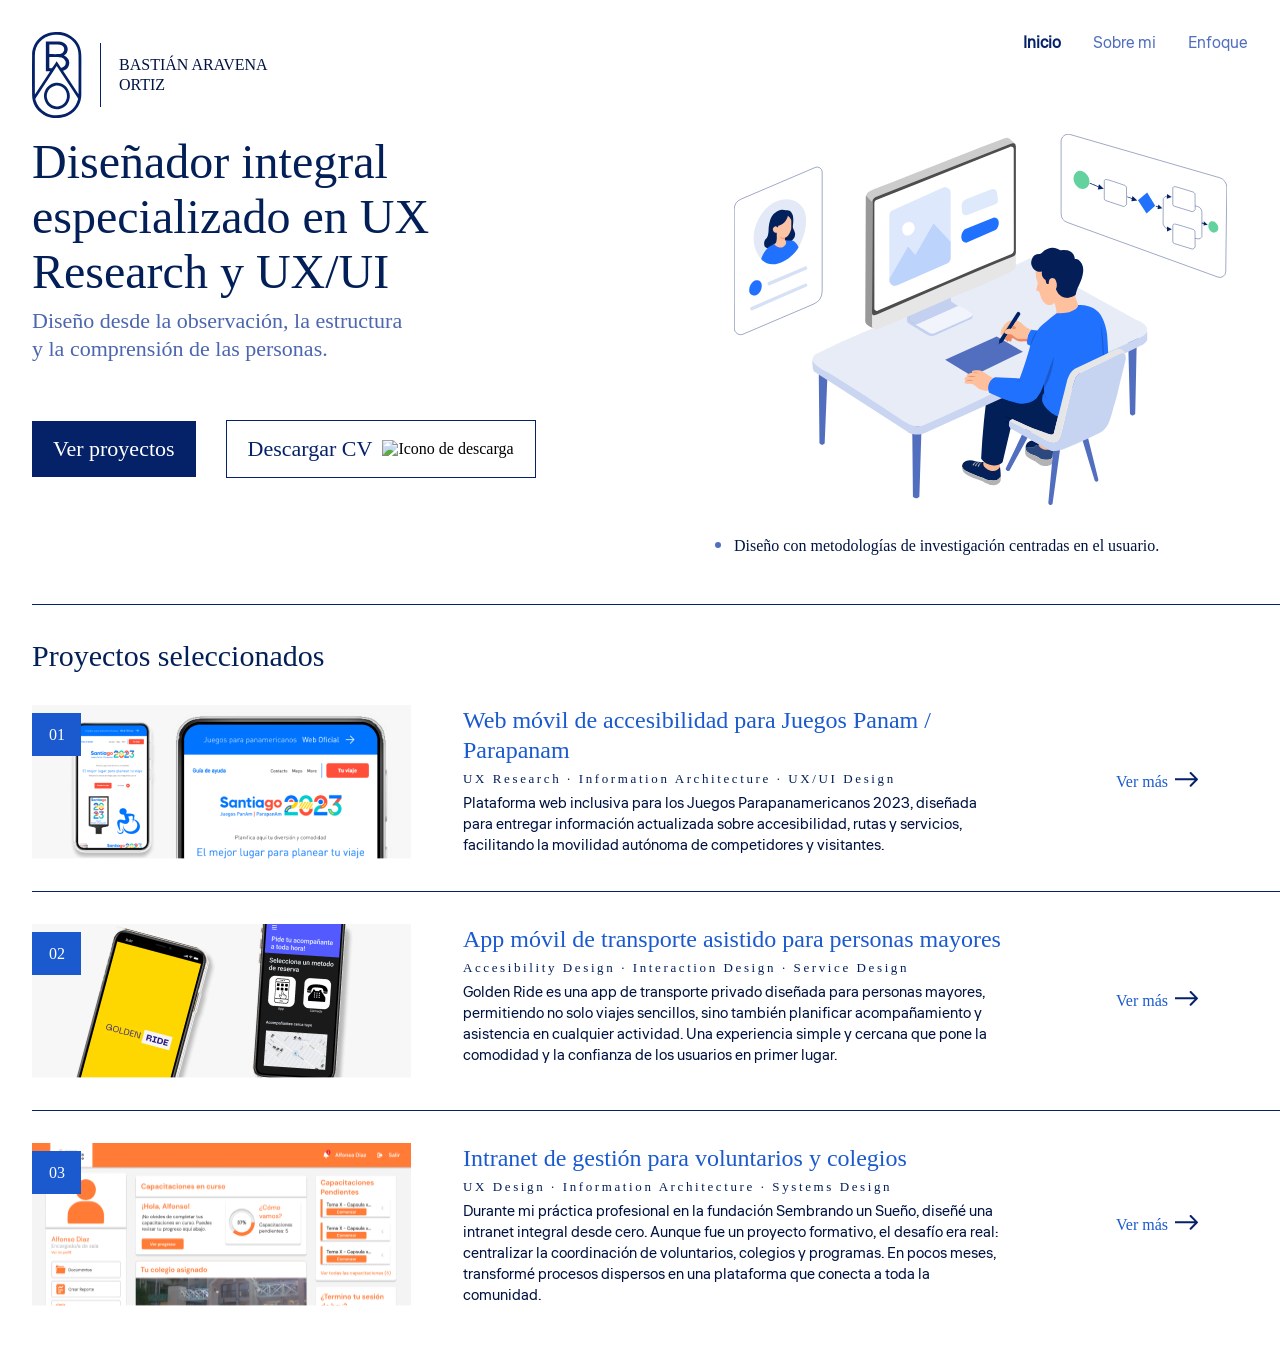
==== index.html @ b865410c "initial commit" ====
<!DOCTYPE html>
<HTML>
    <head>
        <meta charset="UTF-8">
        <title>BASTIÁN ARAVENA ORTIZ</title>
         <link rel="stylesheet" href="Style.css">
        <link rel="preconnect" href="https://fonts.googleapis.com">
<link rel="preconnect" href="https://fonts.gstatic.com" crossorigin>
<link href="https://fonts.googleapis.com/css2?family=Inter:opsz,wght@14..32,100..900&family=Liter&display=swap" rel="stylesheet">
    </head>
    <body>
        <header>
            <div class="brand">
                <img src="SVG/LOGO/LOGO ZUL.svg" alt="Logo">
                <div class="divider"></div>
                <h1 id="nombre-logo">BASTIÁN ARAVENA <br>ORTIZ</h1>
            </div>
             <nav>
                <ul>
                    <a href="index.html" class="liter-regular-dark">Inicio</a>
                    <a href="sobremi.html" class="liter-regular-light">Sobre mi</a>
                    <a href="enfoque.html" class="liter-regular-light">Enfoque</a>
                </ul>
            </nav>
        </header>
        <main>
            <section class="hero">
                <div class="texto-botones">
                    <div class="cajas-de-texto-origen">
                        <h1 class="cajas-de-texto-header">Diseñador integral <br>especializado en UX <br>Research y UX/UI</h1>
                        <p class="cajas-de-texto-header-2">Diseño desde la observación, la estructura <br>y la comprensión de las personas.</p>
                    </div>
                    <div class="botones">
                        <a href="#proyectos-seleccionados" class="sinsub2"><div class="boton-proyecto">
                            <p class="texto-boton-proyecto">Ver proyectos</p>
                        </div></a>
                        <div class="boton-cv">
                            <a class="texto-boton-cv" href="CV\Portafolio 2024 Bastián Aravena Ortiz.pdf" download>Descargar CV</a>
                            <img src="SVG/ICONOS/ICONO DESCARGA.svg" alt="Icono de descarga">
                        </div>
                    </div>
                </div>
                <div class="ilustracion">
                    <img class="imagen" src="SVG/ILUSTRACION/UX ILUSTRACION.svg" alt="Ilustración de UX">
                    <ul>
                        <li><p class="texto-ilustracion">Diseño con metodologías de investigación centradas en el usuario.</p></li>
                    </ul>
                </div>
            </section>
            <div class="separador"></div>
            <section id="proyectos-seleccionados" class="proyectos-seleccionados">
                    <div> <!--titulo-proyectos-seleccionados-->
                        <h2 class="proyecto-seleccionados-titulo">Proyectos seleccionados</h2>
                    </div>
                    <div class="proyecto-1"> <!--PROYECTO 1-->
                        <div class="preview-contexto"> <!--preview-contexto-->
                        <div class="preview-proyecto">
                            <p class="numero-proyecto">01</p>
                            <img src="PNG/panamericano preview.png" alt="Proyecto 1">
                        </div>
                        <div class="proyecto-contexto">
                            <h1 class="proyecto-contexto-titulo">Web móvil de accesibilidad para Juegos Panam / Parapanam</h1>
                            <p class="caracteristicas-ux">UX Research · Information Architecture · UX/UI Design</p>
                            <p class="texto-contexto">Plataforma web inclusiva para los Juegos Parapanamericanos 2023, diseñada para entregar información actualizada sobre accesibilidad, rutas y servicios, facilitando la movilidad autónoma de competidores y visitantes.</p>
                        </div>
                        </div>
                        <div class="ver-mas">
                            <a href="panamericano.html" class="sinsub"><p>Ver más</p></a>
                            <div class="flecha-ver-mas">
                                <img src="SVG/ICONOS/Arrow.svg" alt="Flecha Ver Más">
                            </div>
                        </div>
                    </div>
                    <div class="separador"></div>
                    <div class="proyecto-1"> <!--PROYECTO 2-->
                        <div class="preview-contexto"> <!--preview-contexto-->
                        <div class="preview-proyecto">
                            <p class="numero-proyecto">02</p>
                            <img src="PNG/GOLDEN RIDE.png" alt="Proyecto 2">
                        </div>
                        <div class="proyecto-contexto">
                            <h1 class="proyecto-contexto-titulo">App móvil de transporte asistido para personas mayores</h1>
                            <p class="caracteristicas-ux">Accesibility Design · Interaction Design · Service Design</p>
                            <p class="texto-contexto">Golden Ride es una app de transporte privado diseñada para personas mayores, permitiendo no solo viajes sencillos, sino también planificar acompañamiento y asistencia en cualquier actividad. Una experiencia simple y cercana que pone la comodidad y la confianza de los usuarios en primer lugar.</p>
                        </div>
                        </div>
                        <a href="golden-ride.html" class="ver-mas">
                            <p>Ver más</p>
                            <div class="flecha-ver-mas">
                                <img src="SVG/ICONOS/Arrow.svg" alt="Flecha Ver Más">
                            </div>
                        </a>
                    </div>
                    <div class="separador"></div>
                    <div class="proyecto-1"> <!--PROYECTO 3-->
                        <div class="preview-contexto"> <!--preview-contexto-->
                        <div class="preview-proyecto">
                            <p class="numero-proyecto">03</p>
                            <img src="PNG/intranet.png" alt="Proyecto 3">
                        </div>
                        <div class="proyecto-contexto">
                            <h1 class="proyecto-contexto-titulo">Intranet de gestión para voluntarios y colegios</h1>
                            <p class="caracteristicas-ux">UX Design · Information Architecture · Systems Design</p>
                            <p class="texto-contexto">Durante mi práctica profesional en la fundación Sembrando un Sueño, diseñé una intranet integral desde cero. Aunque fue un proyecto formativo, el desafío era real: centralizar la coordinación de voluntarios, colegios y programas. En pocos meses, transformé procesos dispersos en una plataforma que conecta a toda la comunidad.</p>
                        </div>
                        </div>
                        <a href="intranet-sus.html" class="ver-mas">
                            <p>Ver más</p>
                            <div class="flecha-ver-mas">
                                <img src="SVG/ICONOS/Arrow.svg" alt="Flecha Ver Más">
                            </div>
                        </a>
                    </div>
            </section>
        </main>
    </body>
</HTML>
---- Style.css ----
@charset "UTF-8";
/* CSS Document */
* {
  margin: 0;
  padding: 0;
  box-sizing: border-box;
}

html {
    scroll-behavior: smooth;
}

header {
    width: 100%;
    display: flex;
    justify-content: space-between;
    padding-left: 2rem;
    padding-right: 2rem;
    padding-top: 2rem;
}

main {
    padding-left: 2rem;
}

#nombre-logo {
    font-family: 'Lexend';
    font-style: normal;
    font-weight: 300;
    font-size: 16px;
    line-height: 20px;
    color: #001342;
}

.brand {
    display: flex;
    align-items: center;
    gap: 18px;
}

.divider {
    width: 1px;
    height: 75%;
    background-color: #052268;
}

nav ul {
    display: flex;
    gap: 2rem;
}

.liter-regular-dark {
  font-family: "Liter", sans-serif;
  font-weight: 800;
  font-style: normal;
  font-size: 16px;
  line-height: 23px;
  color: #052268;
  text-decoration: none;
}

.liter-regular-light {
  font-family: "Liter", sans-serif;
  font-weight: 400;
  font-style: normal;
  font-size: 16px;
  line-height: 23px;
  color: #526FBF;
  text-decoration: none;
}


.cajas-de-texto-origen {
display: flex;
flex-direction: column;
align-items: flex-start;
padding: 0px;
gap: 0.5rem;
}

.cajas-de-texto-header {
font-family: 'Lexend';
font-style: normal;
font-weight: 400;
color: #031F57;
font-size: 48px;
}

.cajas-de-texto-header-2 {
    font-family: 'Lexend';
font-style: normal;
font-weight: 300;
font-size: 22px;
line-height: 28px;
text-align: justify;

color: #4C66AF;
}

.texto-botones {
    display: flex;
flex-direction: column;
align-items: flex-start;
padding: 0px;
gap: 57px;
}

.botones {
    display: flex;
flex-direction: row;
align-items: center;
padding: 0px;
gap: 30px;
}

.boton-proyecto {
display: flex;
flex-direction: row;
align-items: center;
padding: 14px 21px;
gap: 10px;
background: #052268;
}

.texto-boton-proyecto {
    font-family: 'Lexend';
font-style: normal;
font-weight: 300;
font-size: 22px;
line-height: 28px;
display: flex;
align-items: center;
text-align: center;
color: #FFFFFF;
text-decoration: none;
}

.boton-cv {
   display: flex;
flex-direction: row;
align-items: center;
padding: 14px 21px;
gap: 10px; 
border: 1px solid #052268;
}

.texto-boton-cv {
    font-family: 'Lexend';
font-style: normal;
font-weight: 300;
font-size: 22px;
line-height: 28px;
display: flex;
align-items: center;
text-align: center;
color: #052268;
text-decoration: none;
}



.hero {
    display: flex;
flex-direction: row;
justify-content: space-between;
align-items: flex-start;
margin-bottom: 3rem;
padding-top: 1rem;
max-width: 1440px;
}

.ilustracion {
    display: flex;
flex-direction: column;
align-items: flex-start;
padding: 0px 53px 0px 0px;
gap: 28px;
}

.imagen {
    width: 493px;
height: 371.47px;
}

.texto-ilustracion {
    font-family: 'Lexend';
font-style: normal;
font-weight: 300;
font-size: 16px;
line-height: 20px;
color: #001342;
}

li::marker {
    color: #526FBF;
    font-size: 20px;
}


.separador {
    width: 100%;
    height: 1px;
    background-color: #052268;
    margin: 2rem 0;
}



.proyecto-1 {
    display: flex;
    height: 100%;
    justify-content: space-between;
    padding-right: 82px;
    max-width: 1440px;
}

.preview-contexto {
    display: flex;
    gap:52px;
}


.preview-proyecto {
    display: flex;
    position: relative;
}

.preview-proyecto img {
 width: 379px;
}

.numero-proyecto {
display: flex;
position: absolute;
flex-direction: row;
justify-content: center;
align-items: center;
margin-top: 0.5rem;
padding: 12px 14px 11px 15px;
gap: 10px;
width: 49px;
height: 43px;
left: 0px;
top: 0px;
color: #FFFFFF;
background: #1A5ACE;
font-family: 'Lexend';
font-style: bold;
}

.proyecto-seleccionados-titulo {
    font-family: 'Lexend';
font-style: normal;
font-weight: 400;
font-size: 30px;
line-height: 38px;
color: #031F57;
margin-bottom: 30px;
}

.proyecto-contexto {
    display: flex;
flex-direction: column;
align-items: flex-start;
padding: 0px;
gap: 6px;
width: 546px;
}

.proyecto-contexto-titulo {
    font-family: 'Lexend';
font-style: normal;
font-weight: 500;
font-size: 24px;
line-height: 30px;
color: #1A5ACE;
}

.ver-mas {
 display: flex;
flex-direction: row;
align-items: center;
padding: 0px;
gap: 7px;
font-family: 'Lexend';
font-style: normal;
font-weight: 500;
font-size: 16px;
line-height: 20px;
color: #1A5ACE;
text-decoration: none;
}

.caracteristicas-ux {
font-family: 'Lexend';
font-style: normal;
font-weight: 300;
font-size: 13px;
line-height: 16px;
letter-spacing: 0.2em;
color: #031F57;
}

.texto-contexto {
   font-family: 'Liter';
font-style: normal;
font-weight: 400;
font-size: 15px;
line-height: 21px;
color: #001342; 
}

.sinsub {
    text-decoration: none;
    color: #1A5ACE;
}

.sinsub2 {
    text-decoration: none;
}

.proyectos-seleccionados {padding-bottom: 3rem;}
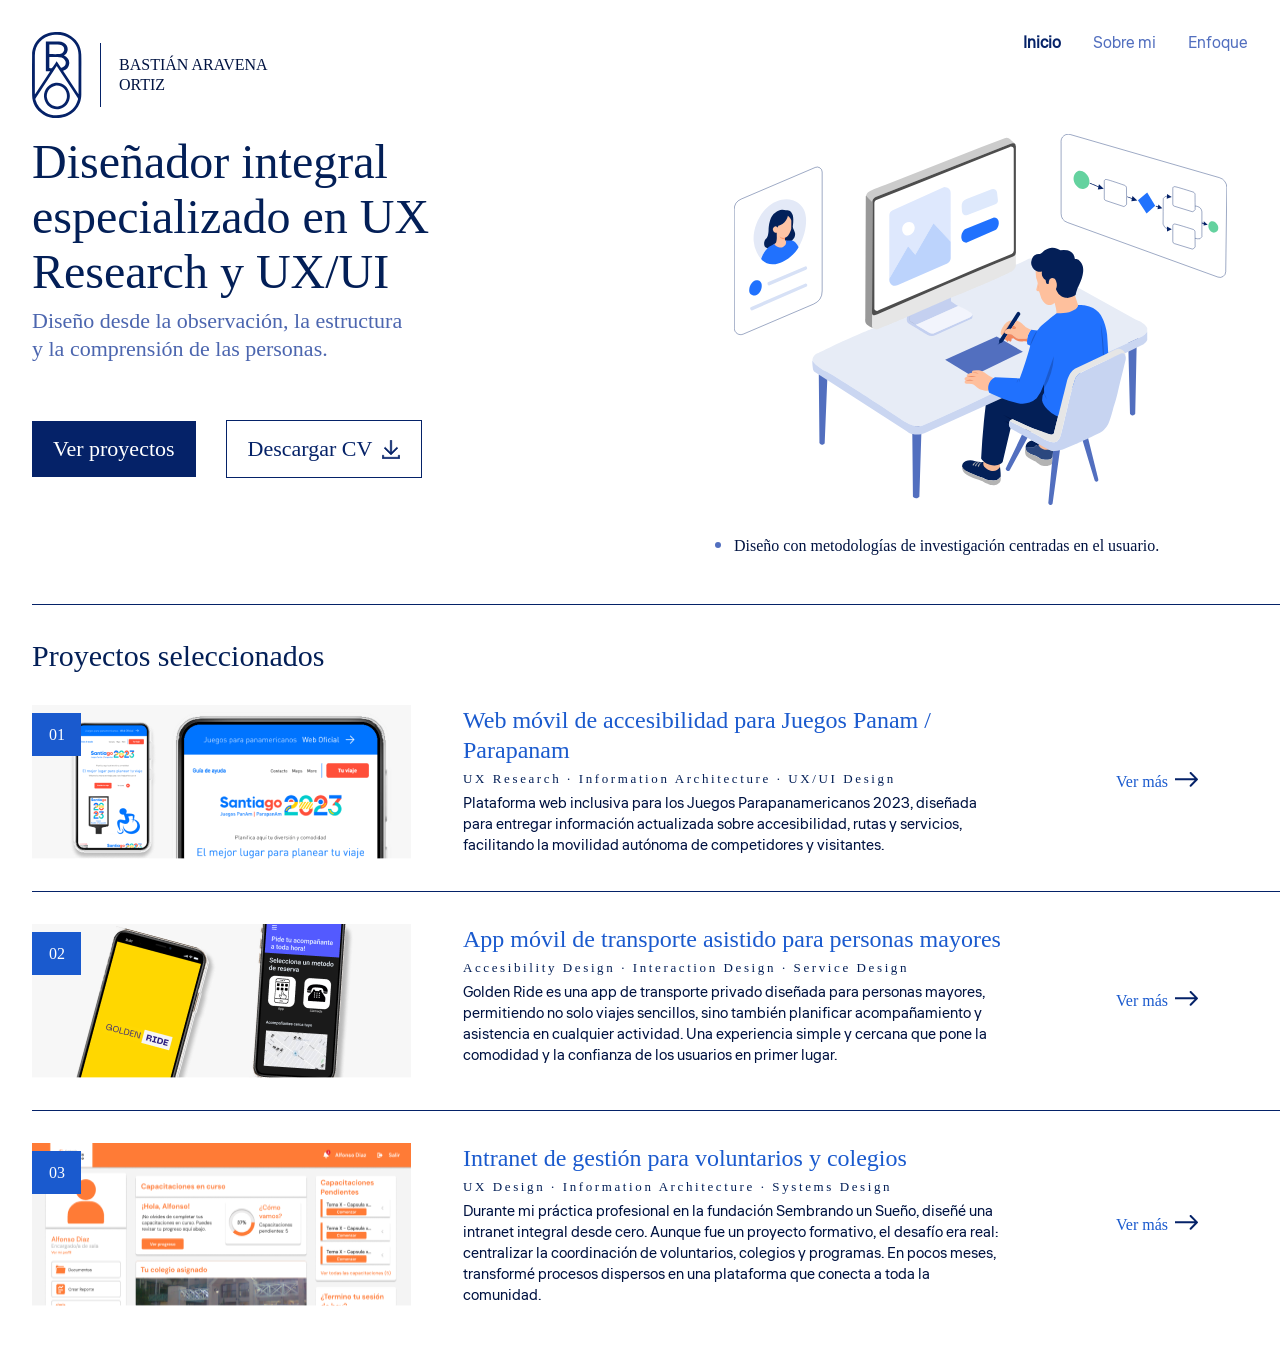
==== commit 78a16bfc: "Update index.html" ====
--- a/index.html
+++ b/index.html
@@ -36,7 +36,7 @@
                         </div></a>
                         <div class="boton-cv">
                             <a class="texto-boton-cv" href="CV\Portafolio 2024 Bastián Aravena Ortiz.pdf" download>Descargar CV</a>
-                            <img src="SVG/ICONOS/ICONO DESCARGA.svg" alt="Icono de descarga">
+                            <img src="SVG/ICONOS/Icono DESCARGA.svg" alt="Icono de descarga">
                         </div>
                     </div>
                 </div>
@@ -114,4 +114,4 @@
             </section>
         </main>
     </body>
-</HTML>+</HTML>
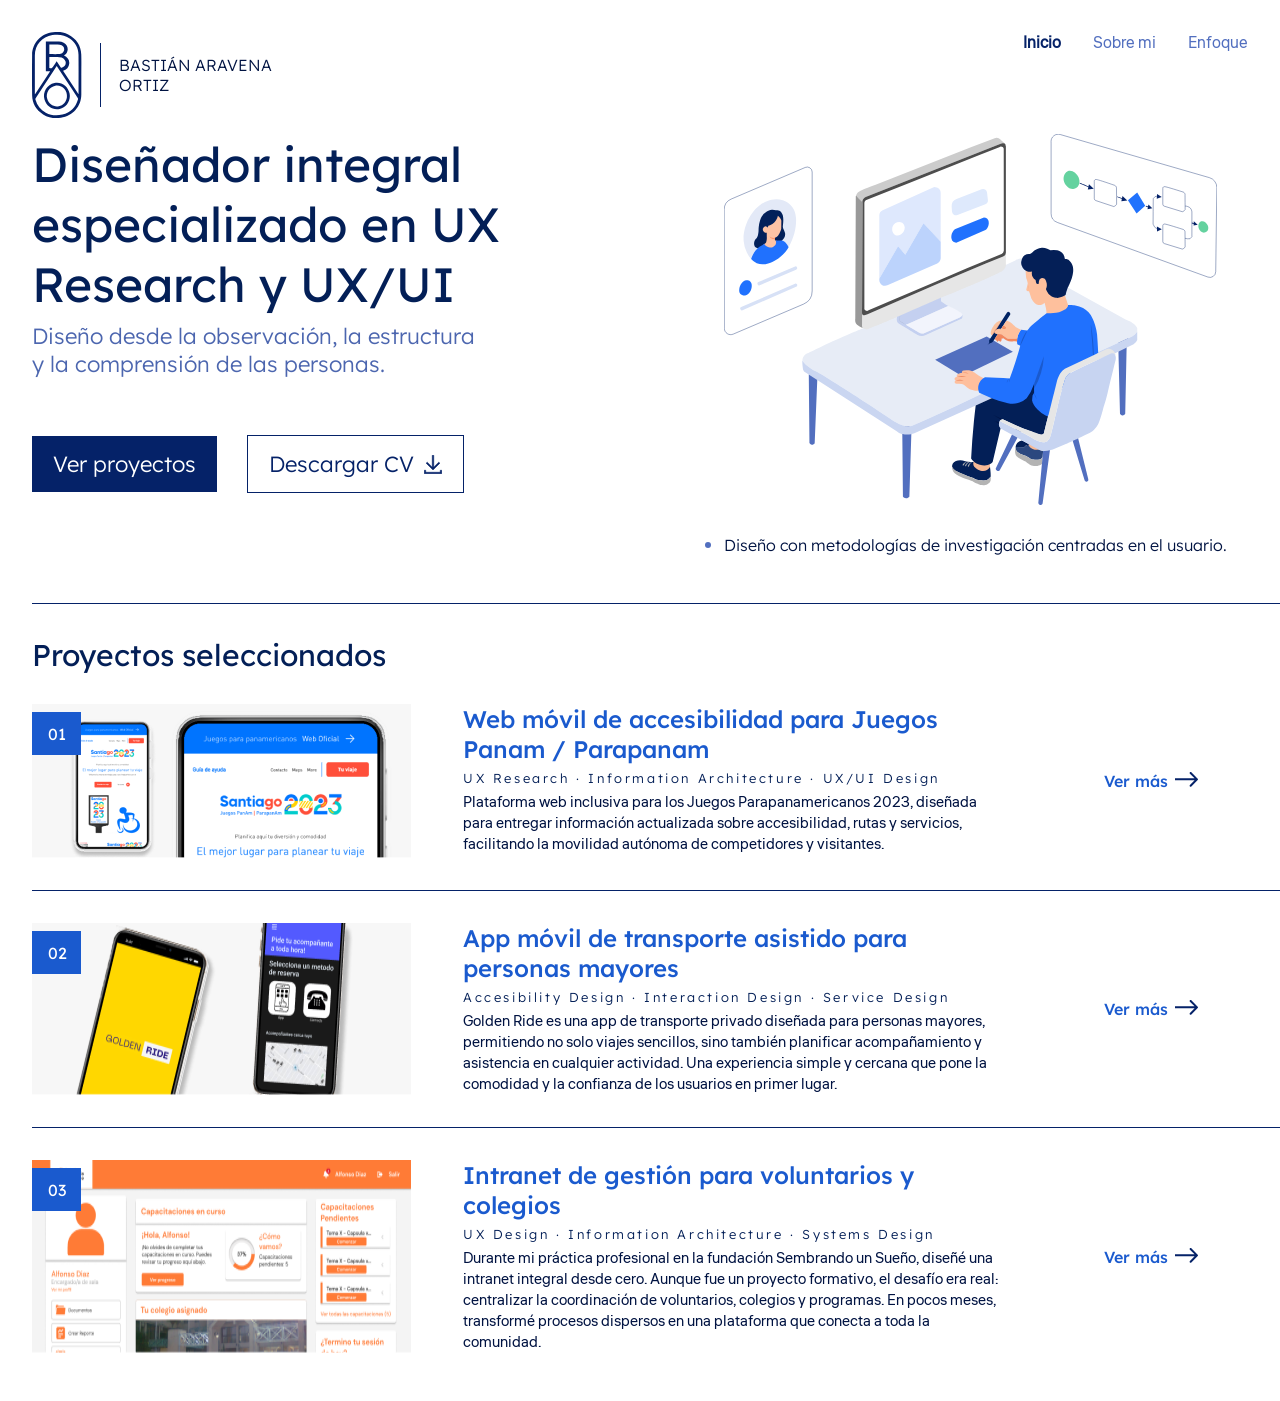
==== commit decc280a: "Update index.html" ====
--- a/index.html
+++ b/index.html
@@ -7,6 +7,9 @@
         <link rel="preconnect" href="https://fonts.googleapis.com">
 <link rel="preconnect" href="https://fonts.gstatic.com" crossorigin>
 <link href="https://fonts.googleapis.com/css2?family=Inter:opsz,wght@14..32,100..900&family=Liter&display=swap" rel="stylesheet">
+<link rel="preconnect" href="https://fonts.googleapis.com">
+<link rel="preconnect" href="https://fonts.gstatic.com" crossorigin>
+<link href="https://fonts.googleapis.com/css2?family=Inter:opsz,wght@14..32,100..900&family=Lexend:wght@100..900&family=Liter&display=swap" rel="stylesheet">
     </head>
     <body>
         <header>
@@ -35,7 +38,7 @@
                             <p class="texto-boton-proyecto">Ver proyectos</p>
                         </div></a>
                         <div class="boton-cv">
-                            <a class="texto-boton-cv" href="CV\Portafolio 2024 Bastián Aravena Ortiz.pdf" download>Descargar CV</a>
+                            <a class="texto-boton-cv" href="CV\CV 2026-06-24.pdf" download>Descargar CV</a>
                             <img src="SVG/ICONOS/Icono DESCARGA.svg" alt="Icono de descarga">
                         </div>
                     </div>
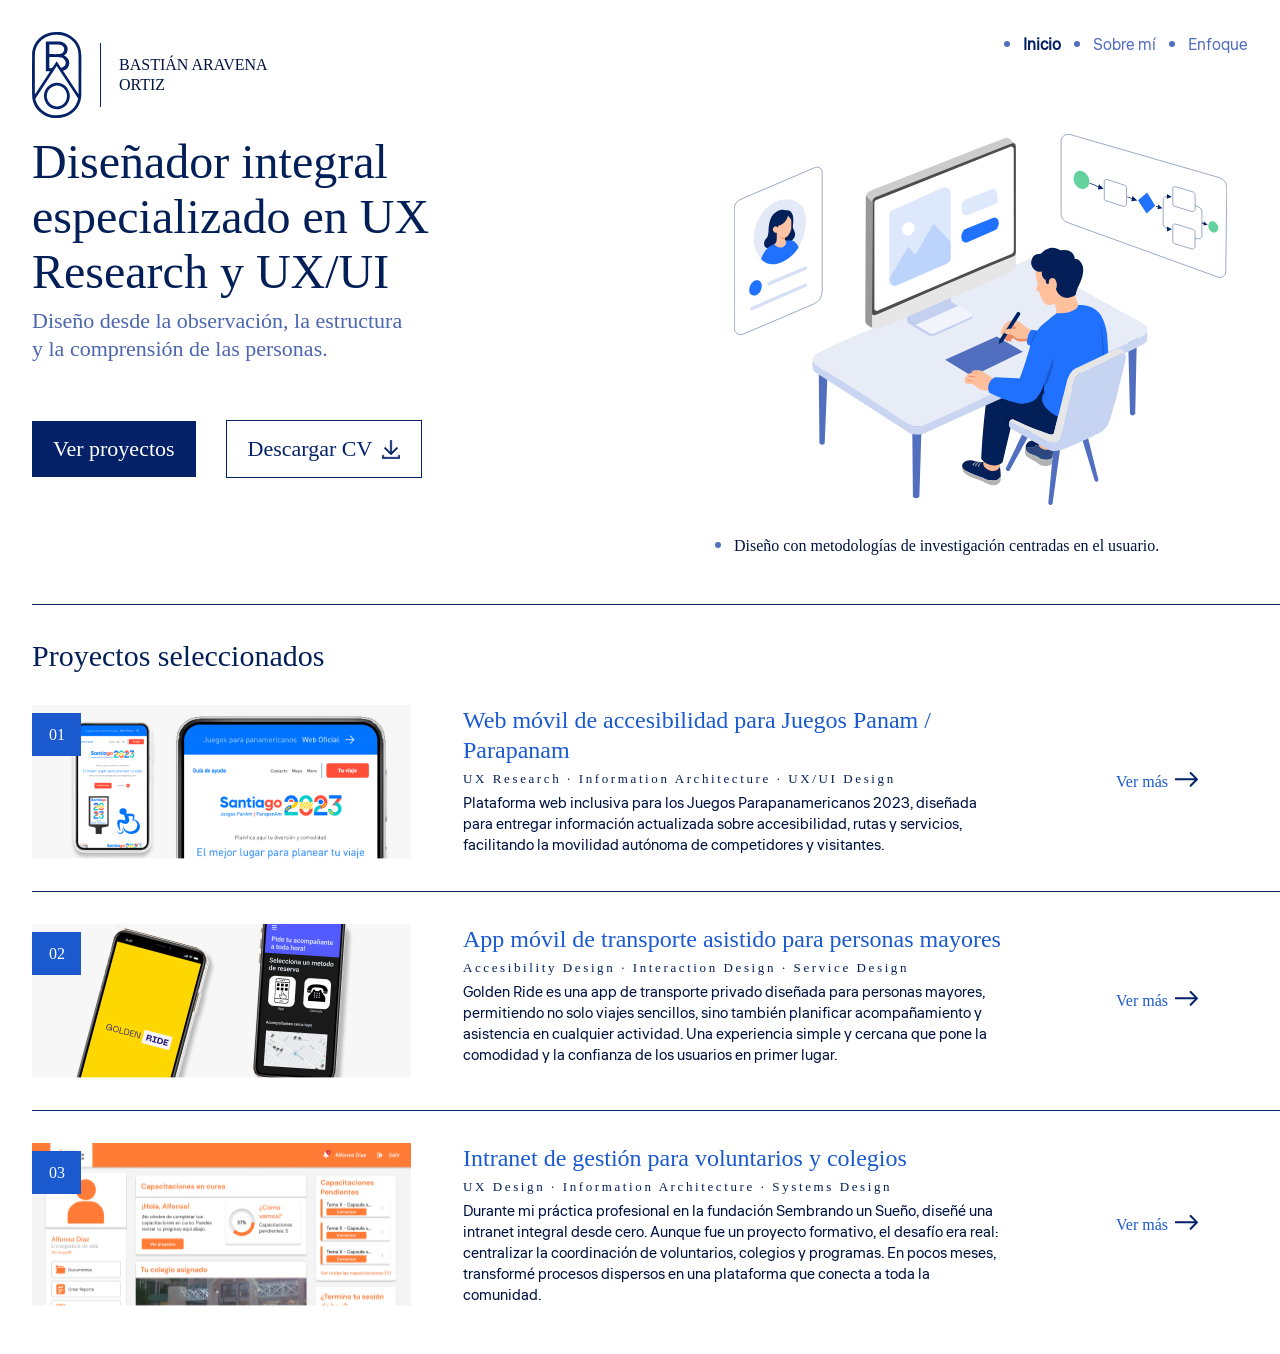
==== commit 4c8f7787: "Add files via upload" ====
--- a/index.html
+++ b/index.html
@@ -7,9 +7,6 @@
         <link rel="preconnect" href="https://fonts.googleapis.com">
 <link rel="preconnect" href="https://fonts.gstatic.com" crossorigin>
 <link href="https://fonts.googleapis.com/css2?family=Inter:opsz,wght@14..32,100..900&family=Liter&display=swap" rel="stylesheet">
-<link rel="preconnect" href="https://fonts.googleapis.com">
-<link rel="preconnect" href="https://fonts.gstatic.com" crossorigin>
-<link href="https://fonts.googleapis.com/css2?family=Inter:opsz,wght@14..32,100..900&family=Lexend:wght@100..900&family=Liter&display=swap" rel="stylesheet">
     </head>
     <body>
         <header>
@@ -20,9 +17,9 @@
             </div>
              <nav>
                 <ul>
-                    <a href="index.html" class="liter-regular-dark">Inicio</a>
-                    <a href="sobremi.html" class="liter-regular-light">Sobre mi</a>
-                    <a href="enfoque.html" class="liter-regular-light">Enfoque</a>
+                    <li><a href="index.html" class="liter-regular-dark">Inicio</a></li>
+                    <li><a href="sobremi.html" class="liter-regular-light">Sobre mí</a></li>
+                    <li><a href="enfoque.html" class="liter-regular-light">Enfoque</a></li>
                 </ul>
             </nav>
         </header>
@@ -38,7 +35,7 @@
                             <p class="texto-boton-proyecto">Ver proyectos</p>
                         </div></a>
                         <div class="boton-cv">
-                            <a class="texto-boton-cv" href="CV\CV 2026-06-24.pdf" download>Descargar CV</a>
+                            <a class="texto-boton-cv" href="CV/CV 2026-06-24.pdf" download>Descargar CV</a>
                             <img src="SVG/ICONOS/Icono DESCARGA.svg" alt="Icono de descarga">
                         </div>
                     </div>
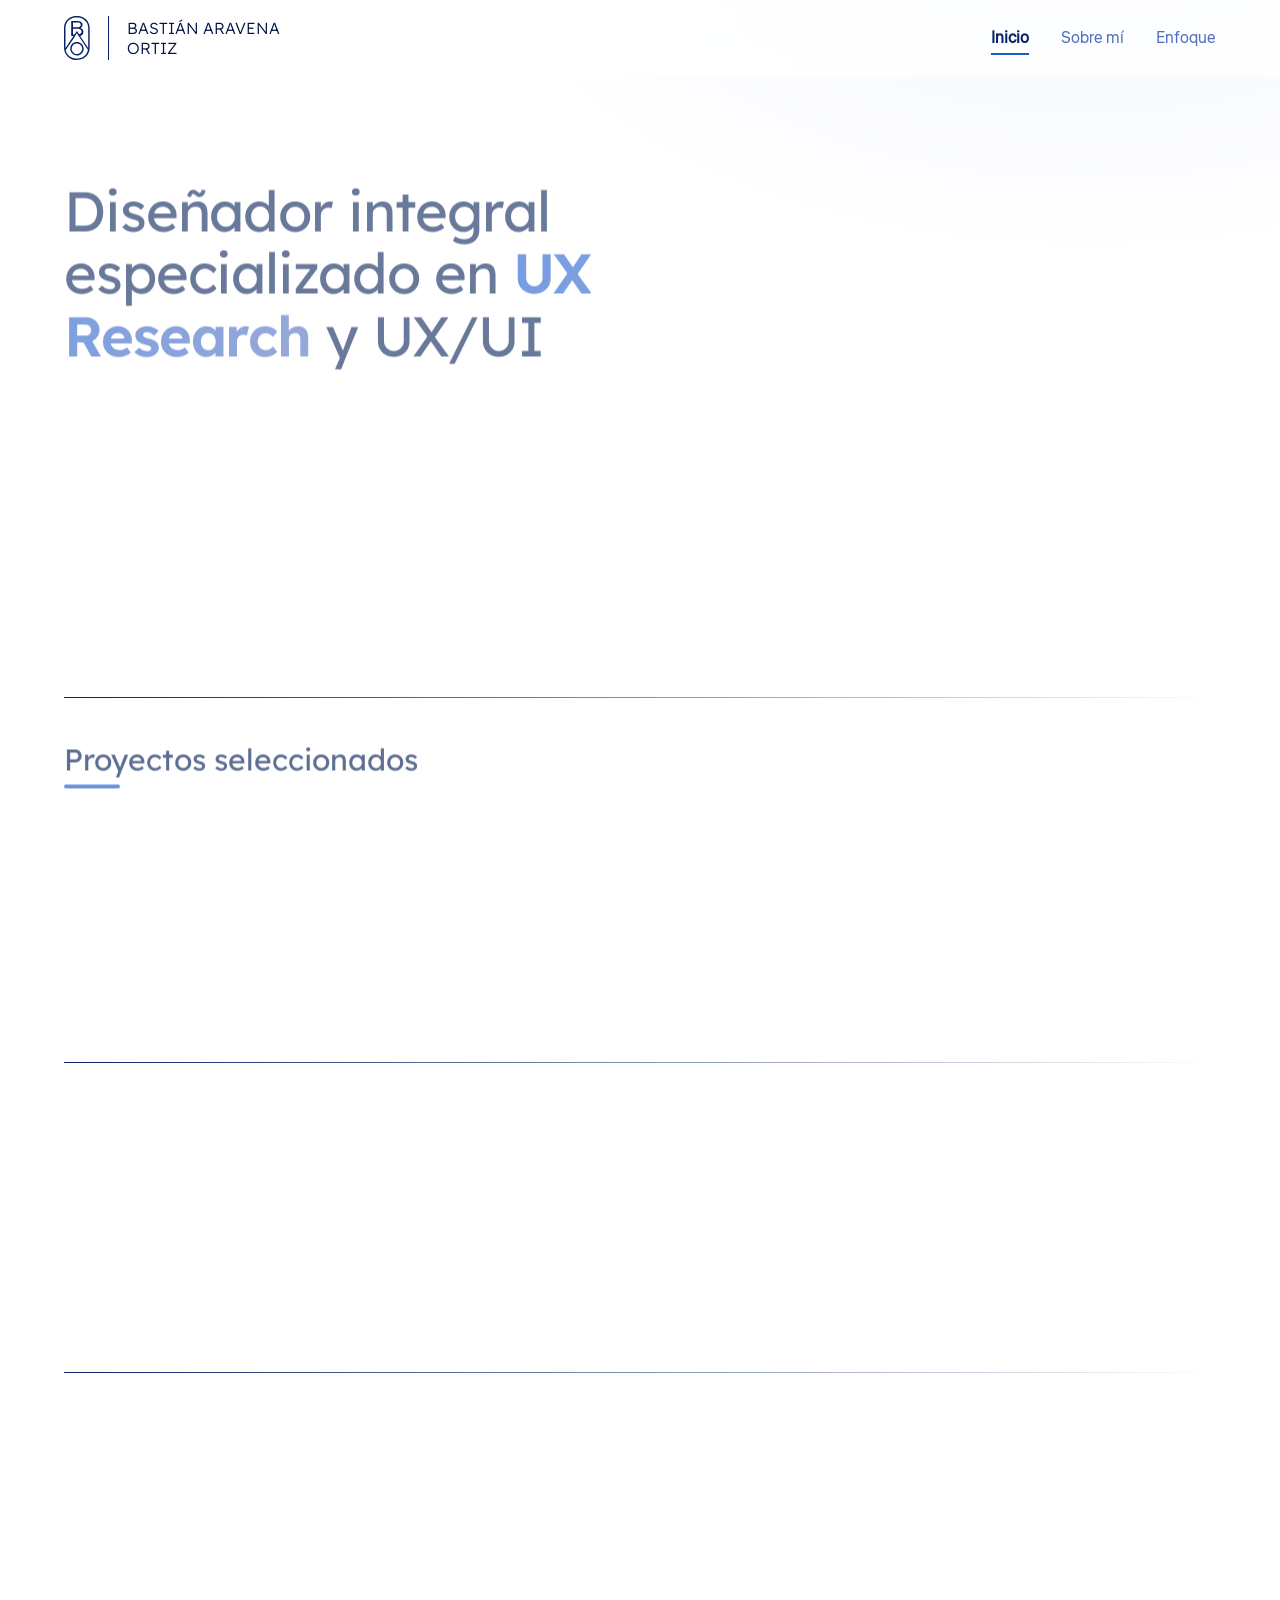
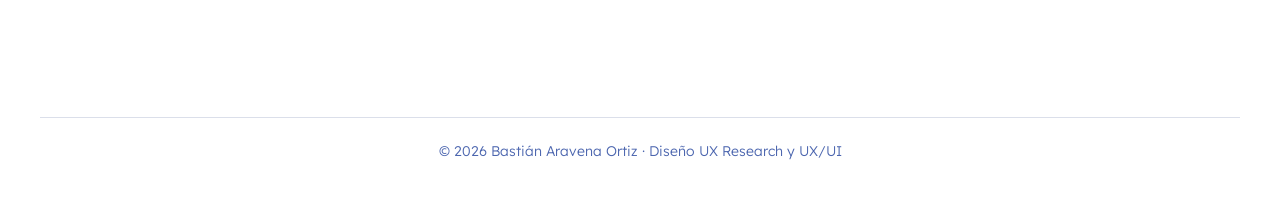
==== commit b619cd96: "Replace index.html content with redirect to new version The old content of index.html has been repla" ====
--- a/index.html
+++ b/index.html
@@ -1,117 +1,10 @@
 <!DOCTYPE html>
-<HTML>
-    <head>
-        <meta charset="UTF-8">
-        <title>BASTIÁN ARAVENA ORTIZ</title>
-         <link rel="stylesheet" href="Style.css">
-        <link rel="preconnect" href="https://fonts.googleapis.com">
-<link rel="preconnect" href="https://fonts.gstatic.com" crossorigin>
-<link href="https://fonts.googleapis.com/css2?family=Inter:opsz,wght@14..32,100..900&family=Liter&display=swap" rel="stylesheet">
-    </head>
-    <body>
-        <header>
-            <div class="brand">
-                <img src="SVG/LOGO/LOGO ZUL.svg" alt="Logo">
-                <div class="divider"></div>
-                <h1 id="nombre-logo">BASTIÁN ARAVENA <br>ORTIZ</h1>
-            </div>
-             <nav>
-                <ul>
-                    <li><a href="index.html" class="liter-regular-dark">Inicio</a></li>
-                    <li><a href="sobremi.html" class="liter-regular-light">Sobre mí</a></li>
-                    <li><a href="enfoque.html" class="liter-regular-light">Enfoque</a></li>
-                </ul>
-            </nav>
-        </header>
-        <main>
-            <section class="hero">
-                <div class="texto-botones">
-                    <div class="cajas-de-texto-origen">
-                        <h1 class="cajas-de-texto-header">Diseñador integral <br>especializado en UX <br>Research y UX/UI</h1>
-                        <p class="cajas-de-texto-header-2">Diseño desde la observación, la estructura <br>y la comprensión de las personas.</p>
-                    </div>
-                    <div class="botones">
-                        <a href="#proyectos-seleccionados" class="sinsub2"><div class="boton-proyecto">
-                            <p class="texto-boton-proyecto">Ver proyectos</p>
-                        </div></a>
-                        <div class="boton-cv">
-                            <a class="texto-boton-cv" href="CV/CV 2026-06-24.pdf" download>Descargar CV</a>
-                            <img src="SVG/ICONOS/Icono DESCARGA.svg" alt="Icono de descarga">
-                        </div>
-                    </div>
-                </div>
-                <div class="ilustracion">
-                    <img class="imagen" src="SVG/ILUSTRACION/UX ILUSTRACION.svg" alt="Ilustración de UX">
-                    <ul>
-                        <li><p class="texto-ilustracion">Diseño con metodologías de investigación centradas en el usuario.</p></li>
-                    </ul>
-                </div>
-            </section>
-            <div class="separador"></div>
-            <section id="proyectos-seleccionados" class="proyectos-seleccionados">
-                    <div> <!--titulo-proyectos-seleccionados-->
-                        <h2 class="proyecto-seleccionados-titulo">Proyectos seleccionados</h2>
-                    </div>
-                    <div class="proyecto-1"> <!--PROYECTO 1-->
-                        <div class="preview-contexto"> <!--preview-contexto-->
-                        <div class="preview-proyecto">
-                            <p class="numero-proyecto">01</p>
-                            <img src="PNG/panamericano preview.png" alt="Proyecto 1">
-                        </div>
-                        <div class="proyecto-contexto">
-                            <h1 class="proyecto-contexto-titulo">Web móvil de accesibilidad para Juegos Panam / Parapanam</h1>
-                            <p class="caracteristicas-ux">UX Research · Information Architecture · UX/UI Design</p>
-                            <p class="texto-contexto">Plataforma web inclusiva para los Juegos Parapanamericanos 2023, diseñada para entregar información actualizada sobre accesibilidad, rutas y servicios, facilitando la movilidad autónoma de competidores y visitantes.</p>
-                        </div>
-                        </div>
-                        <div class="ver-mas">
-                            <a href="panamericano.html" class="sinsub"><p>Ver más</p></a>
-                            <div class="flecha-ver-mas">
-                                <img src="SVG/ICONOS/Arrow.svg" alt="Flecha Ver Más">
-                            </div>
-                        </div>
-                    </div>
-                    <div class="separador"></div>
-                    <div class="proyecto-1"> <!--PROYECTO 2-->
-                        <div class="preview-contexto"> <!--preview-contexto-->
-                        <div class="preview-proyecto">
-                            <p class="numero-proyecto">02</p>
-                            <img src="PNG/GOLDEN RIDE.png" alt="Proyecto 2">
-                        </div>
-                        <div class="proyecto-contexto">
-                            <h1 class="proyecto-contexto-titulo">App móvil de transporte asistido para personas mayores</h1>
-                            <p class="caracteristicas-ux">Accesibility Design · Interaction Design · Service Design</p>
-                            <p class="texto-contexto">Golden Ride es una app de transporte privado diseñada para personas mayores, permitiendo no solo viajes sencillos, sino también planificar acompañamiento y asistencia en cualquier actividad. Una experiencia simple y cercana que pone la comodidad y la confianza de los usuarios en primer lugar.</p>
-                        </div>
-                        </div>
-                        <a href="golden-ride.html" class="ver-mas">
-                            <p>Ver más</p>
-                            <div class="flecha-ver-mas">
-                                <img src="SVG/ICONOS/Arrow.svg" alt="Flecha Ver Más">
-                            </div>
-                        </a>
-                    </div>
-                    <div class="separador"></div>
-                    <div class="proyecto-1"> <!--PROYECTO 3-->
-                        <div class="preview-contexto"> <!--preview-contexto-->
-                        <div class="preview-proyecto">
-                            <p class="numero-proyecto">03</p>
-                            <img src="PNG/intranet.png" alt="Proyecto 3">
-                        </div>
-                        <div class="proyecto-contexto">
-                            <h1 class="proyecto-contexto-titulo">Intranet de gestión para voluntarios y colegios</h1>
-                            <p class="caracteristicas-ux">UX Design · Information Architecture · Systems Design</p>
-                            <p class="texto-contexto">Durante mi práctica profesional en la fundación Sembrando un Sueño, diseñé una intranet integral desde cero. Aunque fue un proyecto formativo, el desafío era real: centralizar la coordinación de voluntarios, colegios y programas. En pocos meses, transformé procesos dispersos en una plataforma que conecta a toda la comunidad.</p>
-                        </div>
-                        </div>
-                        <a href="intranet-sus.html" class="ver-mas">
-                            <p>Ver más</p>
-                            <div class="flecha-ver-mas">
-                                <img src="SVG/ICONOS/Arrow.svg" alt="Flecha Ver Más">
-                            </div>
-                        </a>
-                    </div>
-            </section>
-        </main>
-    </body>
-</HTML>
+<html>
+<head>
+    <!-- Reemplaza index-nuevo.html por la ruta de tu archivo si es diferente -->
+    <meta http-equiv="refresh" content="0; url=index-nuevo.html">
+</head>
+<body>
+    <p>Redirigiendo a la nueva versión...</p>
+</body>
+</html>
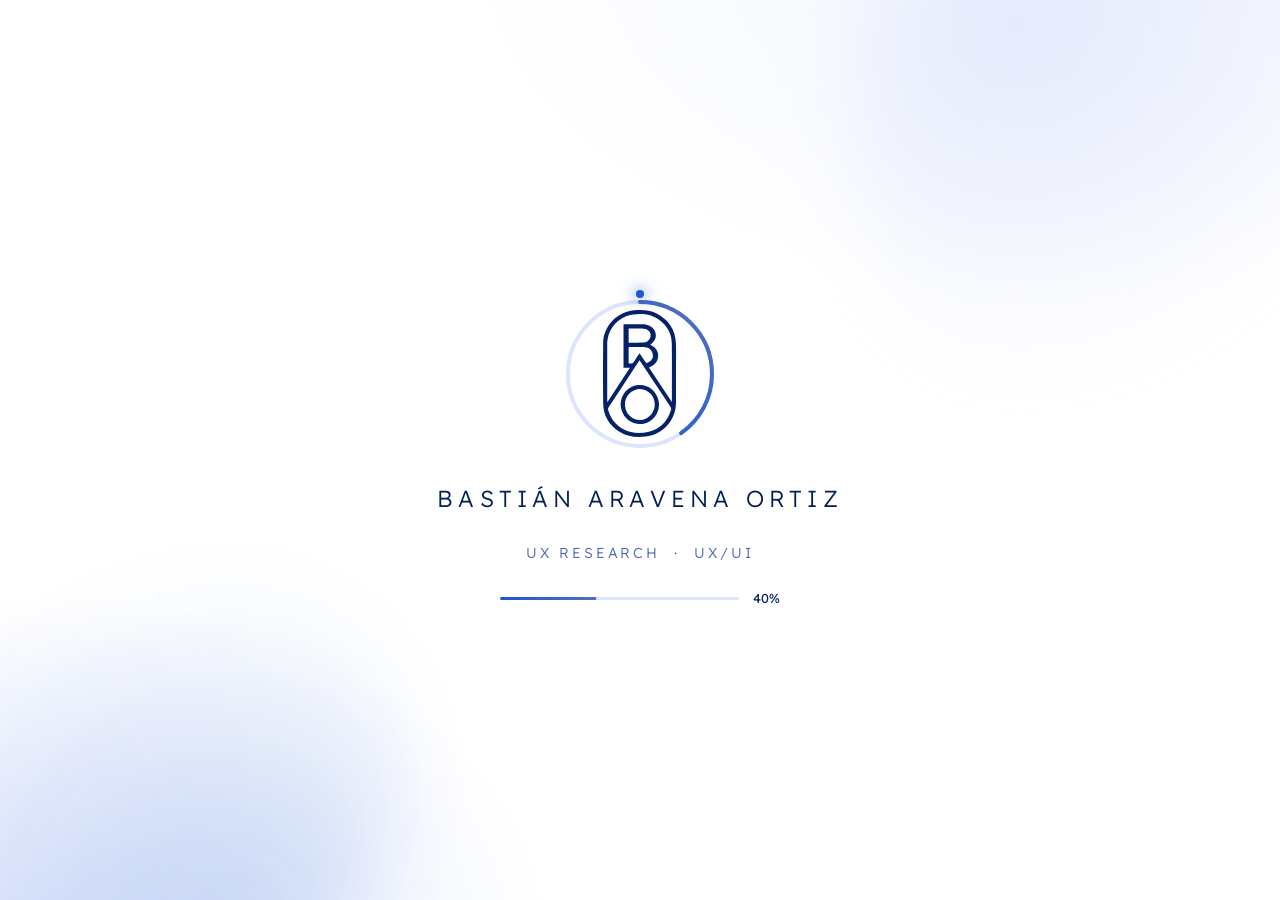
==== commit 39e25ab7: "Replace old index.html with a new loading page" ====
--- a/index.html
+++ b/index.html
@@ -1,10 +1,317 @@
 <!DOCTYPE html>
-<html>
+<html lang="es">
 <head>
-    <!-- Reemplaza index-nuevo.html por la ruta de tu archivo si es diferente -->
-    <meta http-equiv="refresh" content="0; url=index-nuevo.html">
+    <meta charset="UTF-8">
+    <meta name="viewport" content="width=device-width, initial-scale=1">
+    <title>Bastián Aravena Ortiz · Cargando…</title>
+    <meta name="theme-color" content="#F2F5FE">
+    <meta name="robots" content="noindex">
+
+    <!-- Si algo falla o el navegador no tiene JavaScript, te lleva igual a la página nueva -->
+    <noscript><meta http-equiv="refresh" content="0; url=index-nuevo.html"></noscript>
+
+    <!-- Descarga en segundo plano la página destino mientras se ve la animación -->
+    <link rel="prefetch" href="index-nuevo.html">
+    <link rel="prefetch" href="home.css">
+
+    <link rel="preconnect" href="https://fonts.googleapis.com">
+    <link rel="preconnect" href="https://fonts.gstatic.com" crossorigin>
+    <link href="https://fonts.googleapis.com/css2?family=Lexend:wght@300;400;600&display=swap" rel="stylesheet">
+
+    <style>
+        :root {
+            --navy-900: #031F57;
+            --navy-800: #052268;
+            --blue: #1A5ACE;
+            --blue-soft: #526FBF;
+            --blue-mute: #4C66AF;
+            --tint: #F2F5FE;
+            --tint-2: #DDE5FC;
+            --ease: cubic-bezier(0.22, 1, 0.36, 1);
+        }
+        *, *::before, *::after { margin: 0; padding: 0; box-sizing: border-box; }
+
+        html, body { height: 100%; }
+        body {
+            font-family: 'Lexend', system-ui, sans-serif;
+            color: var(--navy-900);
+            background: #fff;
+            overflow: hidden;
+            -webkit-font-smoothing: antialiased;
+        }
+
+        /* ---------- Pantalla ---------- */
+        .pre {
+            position: fixed;
+            inset: 0;
+            display: grid;
+            place-items: center;
+            padding: 1.5rem;
+            background:
+                radial-gradient(900px 500px at 85% -5%, var(--tint) 0%, transparent 70%),
+                radial-gradient(700px 500px at 5% 105%, var(--tint-2) 0%, transparent 70%),
+                #fff;
+            transition: opacity .7s var(--ease), transform .7s var(--ease), filter .7s var(--ease);
+        }
+        .pre.salir { opacity: 0; transform: scale(1.04); filter: blur(6px); }
+
+        /* Manchas de color de fondo (mismas de la web) */
+        .mancha {
+            position: absolute;
+            width: min(70vw, 560px);
+            aspect-ratio: 1;
+            border-radius: 42% 58% 60% 40% / 45% 40% 60% 55%;
+            filter: blur(40px);
+            opacity: .7;
+            animation: morph 10s ease-in-out infinite alternate;
+        }
+        .mancha--a { top: -15%; right: -10%; background: radial-gradient(circle at 30% 30%, var(--tint-2), transparent 65%); }
+        .mancha--b { bottom: -20%; left: -12%; background: radial-gradient(circle at 70% 70%, rgba(26, 90, 206, .22), transparent 65%); animation-delay: -4s; }
+
+        /* ---------- Contenido ---------- */
+        .centro {
+            position: relative;
+            z-index: 1;
+            display: flex;
+            flex-direction: column;
+            align-items: center;
+            text-align: center;
+            gap: clamp(1.25rem, 3vw, 1.75rem);
+        }
+
+        /* Anillo de progreso con el logo dentro */
+        .anillo {
+            position: relative;
+            width: clamp(120px, 28vw, 160px);
+            aspect-ratio: 1;
+            display: grid;
+            place-items: center;
+            animation: aparece .9s var(--ease) both;
+        }
+        .anillo svg { position: absolute; inset: 0; width: 100%; height: 100%; transform: rotate(-90deg); overflow: visible; }
+        .anillo .pista { fill: none; stroke: var(--tint-2); stroke-width: 3; }
+        .anillo .avance {
+            fill: none;
+            stroke: url(#grad);
+            stroke-width: 3;
+            stroke-linecap: round;
+            stroke-dasharray: 339.29;
+            stroke-dashoffset: 339.29;
+        }
+        .anillo .orbita {                      /* puntito que gira alrededor */
+            position: absolute;
+            inset: 0;
+            animation: gira 2.4s linear infinite;
+        }
+        .anillo .orbita::after {
+            content: "";
+            position: absolute;
+            top: -4px; left: 50%;
+            width: 8px; height: 8px;
+            margin-left: -4px;
+            border-radius: 50%;
+            background: var(--blue);
+            box-shadow: 0 0 14px 2px rgba(26, 90, 206, .55);
+        }
+        .logo {
+            width: 46%;
+            height: auto;
+            animation: late 2.2s ease-in-out infinite;
+        }
+        .logo-falla {                          /* si el logo no carga, muestra las iniciales */
+            font-weight: 600;
+            font-size: clamp(1.4rem, 5vw, 1.9rem);
+            letter-spacing: .04em;
+            color: var(--navy-800);
+            animation: late 2.2s ease-in-out infinite;
+        }
+
+        /* Nombre con letras que aparecen una a una */
+        .nombre {
+            font-weight: 300;
+            font-size: clamp(1.05rem, 3.6vw, 1.45rem);
+            letter-spacing: .22em;
+            line-height: 1.5;
+            color: var(--navy-900);
+        }
+        .nombre .letra { display: inline-block; }
+        .js .nombre .letra { opacity: 0; transform: translateY(14px); animation: letra .7s var(--ease) forwards; }
+        .nombre .espacio { width: .5em; }
+
+        .rol {
+            font-weight: 300;
+            font-size: clamp(.78rem, 2.4vw, .9rem);
+            letter-spacing: .2em;
+            text-transform: uppercase;
+            color: var(--blue-mute);
+            animation: aparece .9s var(--ease) 1.1s both;
+        }
+        .rol i { font-style: normal; color: var(--blue); margin-inline: .5em; }
+
+        /* Barra + porcentaje */
+        .progreso {
+            display: flex;
+            align-items: center;
+            gap: 14px;
+            width: min(280px, 70vw);
+            animation: aparece .9s var(--ease) 1.3s both;
+        }
+        .barra {
+            position: relative;
+            flex: 1;
+            height: 3px;
+            border-radius: 3px;
+            background: var(--tint-2);
+            overflow: hidden;
+        }
+        .barra span {
+            position: absolute;
+            inset: 0;
+            border-radius: 3px;
+            background: linear-gradient(90deg, var(--blue), var(--blue-soft));
+            transform: scaleX(0);
+            transform-origin: left;
+        }
+        .barra span::after {                   /* brillo que recorre la barra */
+            content: "";
+            position: absolute;
+            inset: 0;
+            background: linear-gradient(90deg, transparent, rgba(255, 255, 255, .7), transparent);
+            transform: translateX(-100%);
+            animation: brillo 1.2s ease-in-out infinite;
+        }
+        .porcentaje {
+            min-width: 3.2ch;
+            font-weight: 400;
+            font-size: 13px;
+            font-variant-numeric: tabular-nums;
+            color: var(--navy-800);
+            text-align: right;
+        }
+
+        /* ---------- Animaciones ---------- */
+        @keyframes aparece { from { opacity: 0; transform: translateY(16px) scale(.96); } to { opacity: 1; transform: none; } }
+        @keyframes letra   { to { opacity: 1; transform: none; } }
+        @keyframes gira    { to { transform: rotate(360deg); } }
+        @keyframes late    { 0%, 100% { transform: scale(1); } 50% { transform: scale(1.08); } }
+        @keyframes brillo  { to { transform: translateX(100%); } }
+        @keyframes morph {
+            0%   { border-radius: 42% 58% 60% 40% / 45% 40% 60% 55%; transform: rotate(0) scale(1); }
+            100% { border-radius: 58% 42% 40% 60% / 55% 60% 40% 45%; transform: rotate(18deg) scale(1.1); }
+        }
+
+        /* Menos movimiento: sin animaciones, solo el progreso */
+        @media (prefers-reduced-motion: reduce) {
+            *, *::before, *::after { animation: none !important; transition-duration: .2s !important; }
+            .js .nombre .letra { opacity: 1; transform: none; }
+            .anillo .orbita { display: none; }
+        }
+    </style>
+
+    <script>document.documentElement.classList.add('js');</script>
 </head>
 <body>
-    <p>Redirigiendo a la nueva versión...</p>
+    <main class="pre" id="pre" role="status" aria-live="polite" aria-label="Cargando portafolio">
+        <div class="mancha mancha--a" aria-hidden="true"></div>
+        <div class="mancha mancha--b" aria-hidden="true"></div>
+
+        <div class="centro">
+            <div class="anillo" aria-hidden="true">
+                <svg viewBox="0 0 120 120">
+                    <defs>
+                        <linearGradient id="grad" x1="0" y1="0" x2="1" y2="1">
+                            <stop offset="0%" stop-color="#1A5ACE"/>
+                            <stop offset="100%" stop-color="#526FBF"/>
+                        </linearGradient>
+                    </defs>
+                    <circle class="pista" cx="60" cy="60" r="54"/>
+                    <circle class="avance" id="avance" cx="60" cy="60" r="54"/>
+                </svg>
+                <div class="orbita"></div>
+                <img class="logo" src="SVG/LOGO/LOGO ZUL.svg" alt="" id="logo">
+            </div>
+
+            <h1 class="nombre" id="nombre" aria-label="Bastián Aravena Ortiz">BASTIÁN ARAVENA ORTIZ</h1>
+            <p class="rol">UX Research <i>·</i> UX/UI</p>
+
+            <div class="progreso" aria-hidden="true">
+                <div class="barra"><span id="barra"></span></div>
+                <span class="porcentaje" id="porcentaje">0%</span>
+            </div>
+        </div>
+    </main>
+
+    <script>
+        (function () {
+            var DESTINO = 'index-nuevo.html';   // ← cambia aquí la página de destino
+            var MINIMO  = 2400;                 // milisegundos mínimos que se ve la animación
+            var MAXIMO  = 7000;                 // tope: si algo tarda demasiado, entra igual
+
+            var pre = document.getElementById('pre');
+            var avance = document.getElementById('avance');
+            var barra = document.getElementById('barra');
+            var pct = document.getElementById('porcentaje');
+            var logo = document.getElementById('logo');
+            var CIRC = 339.29;
+            var reducido = window.matchMedia && matchMedia('(prefers-reduced-motion: reduce)').matches;
+
+            // Si el logo no carga, mostrar iniciales
+            logo.addEventListener('error', function () {
+                var f = document.createElement('span');
+                f.className = 'logo-falla';
+                f.textContent = 'BA';
+                logo.replaceWith(f);
+            });
+
+            // Nombre: separar en letras para animarlas
+            var nombre = document.getElementById('nombre');
+            var texto = nombre.textContent;
+            nombre.textContent = '';
+            Array.from(texto).forEach(function (ch, i) {
+                var s = document.createElement('span');
+                s.className = 'letra' + (ch === ' ' ? ' espacio' : '');
+                s.textContent = ch === ' ' ? ' ' : ch;
+                s.setAttribute('aria-hidden', 'true');
+                s.style.animationDelay = (0.35 + i * 0.045) + 's';
+                nombre.appendChild(s);
+            });
+
+            // Descarga la página destino para que entre al instante
+            var listo = false;
+            fetch(DESTINO, { cache: 'force-cache' }).then(function () { listo = true; }, function () { listo = true; });
+
+            var inicio = performance.now();
+            var terminado = false;
+            var duracion = reducido ? 900 : MINIMO;
+
+            function ease(t) { return t < .5 ? 2 * t * t : 1 - Math.pow(-2 * t + 2, 2) / 2; }
+
+            function pintar(p) {
+                avance.style.strokeDashoffset = CIRC * (1 - p);
+                barra.style.transform = 'scaleX(' + p + ')';
+                pct.textContent = Math.round(p * 100) + '%';
+            }
+
+            function salir() {
+                if (terminado) return;
+                terminado = true;
+                pintar(1);
+                pre.classList.add('salir');
+                setTimeout(function () { location.replace(DESTINO); }, reducido ? 200 : 650);
+            }
+
+            function paso(ahora) {
+                var t = ahora - inicio;
+                var p = Math.min(t / duracion, 1);
+                var visible = ease(p);
+                // Se detiene en 92% hasta que la página destino esté descargada
+                if (!listo && t < MAXIMO) visible = Math.min(visible, 0.92);
+                pintar(visible);
+                if (visible >= 1 || t >= MAXIMO) { salir(); return; }
+                requestAnimationFrame(paso);
+            }
+            requestAnimationFrame(paso);
+        })();
+    </script>
 </body>
 </html>
--- a/home.css
+++ b/home.css
@@ -0,0 +1,445 @@
+@charset "UTF-8";
+/* ==========================================================
+   HOME.CSS — Página de inicio (responsive + animaciones)
+   Autocontenido: no depende de Style.css
+   ========================================================== */
+
+/* ---------- Variables de marca ---------- */
+:root {
+  --navy-900: #031F57;
+  --navy-800: #052268;
+  --ink: #001342;
+  --blue: #1A5ACE;
+  --blue-soft: #526FBF;
+  --blue-mute: #4C66AF;
+  --tint: #F2F5FE;
+  --tint-2: #DDE5FC;
+  --line: rgba(5, 34, 104, 0.14);
+
+  --radius: 14px;
+  --shadow-sm: 0 2px 8px rgba(5, 34, 104, 0.08);
+  --shadow-md: 0 10px 30px rgba(5, 34, 104, 0.12);
+  --ease: cubic-bezier(0.22, 1, 0.36, 1);
+
+  --gutter: clamp(1.25rem, 5vw, 4rem);
+  --max: 1200px;
+}
+
+/* ---------- Reset y base ---------- */
+*, *::before, *::after { margin: 0; padding: 0; box-sizing: border-box; }
+
+html { scroll-behavior: smooth; scroll-padding-top: 90px; }
+
+body {
+  font-family: 'Liter', 'Inter', sans-serif;
+  color: var(--ink);
+  background:
+    radial-gradient(900px 500px at 85% -5%, var(--tint) 0%, transparent 70%),
+    #fff;
+  -webkit-font-smoothing: antialiased;
+  overflow-x: hidden;
+}
+
+img { max-width: 100%; display: block; }
+a { color: inherit; text-decoration: none; }
+ul { list-style: none; }
+
+:focus-visible {
+  outline: 3px solid var(--blue);
+  outline-offset: 3px;
+  border-radius: 6px;
+}
+
+/* ---------- Header ---------- */
+.site-header {
+  position: sticky;
+  top: 0;
+  z-index: 50;
+  display: flex;
+  align-items: center;
+  justify-content: space-between;
+  gap: 1rem 2rem;
+  padding: 1rem var(--gutter);
+  background: rgba(255, 255, 255, 0.78);
+  -webkit-backdrop-filter: blur(12px);
+  backdrop-filter: blur(12px);
+  border-bottom: 1px solid transparent;
+  transition: border-color .3s, box-shadow .3s, padding .3s var(--ease);
+}
+.site-header.is-scrolled {
+  border-color: var(--line);
+  box-shadow: var(--shadow-sm);
+  padding-top: .65rem;
+  padding-bottom: .65rem;
+}
+
+.brand { display: flex; align-items: center; gap: 18px; }
+.brand img { height: 44px; width: auto; transition: transform .5s var(--ease); }
+.brand:hover img { transform: rotate(-6deg) scale(1.06); }
+
+.divider { width: 1px; align-self: stretch; min-height: 40px; background: var(--navy-800); }
+
+#nombre-logo {
+  font-family: 'Lexend', sans-serif;
+  font-weight: 300;
+  font-size: 16px;
+  line-height: 20px;
+  color: var(--ink);
+}
+
+.site-nav ul { display: flex; gap: 2rem; }
+
+.nav-link {
+  position: relative;
+  font-family: 'Liter', sans-serif;
+  font-size: 16px;
+  line-height: 23px;
+  color: var(--blue-soft);
+  padding: .25rem 0;
+  transition: color .25s;
+}
+.nav-link::after {
+  content: "";
+  position: absolute;
+  left: 0; bottom: -2px;
+  width: 100%; height: 2px;
+  background: var(--blue);
+  transform: scaleX(0);
+  transform-origin: left;
+  transition: transform .35s var(--ease);
+}
+.nav-link:hover { color: var(--navy-800); }
+.nav-link:hover::after,
+.nav-link[aria-current="page"]::after { transform: scaleX(1); }
+.nav-link[aria-current="page"] { color: var(--navy-800); font-weight: 800; }
+
+/* ---------- Layout general ---------- */
+main { padding: 0 var(--gutter); }
+
+.hero,
+.proyectos-seleccionados {
+  max-width: var(--max);
+  margin-inline: auto;
+}
+
+/* ---------- Hero ---------- */
+.hero {
+  display: grid;
+  grid-template-columns: 1.1fr .9fr;
+  align-items: center;
+  gap: clamp(2rem, 6vw, 5rem);
+  padding: clamp(2rem, 6vw, 5rem) 0 clamp(2.5rem, 6vw, 4.5rem);
+}
+
+.texto-botones { display: flex; flex-direction: column; gap: clamp(1.75rem, 4vw, 3rem); }
+
+.cajas-de-texto-origen { display: flex; flex-direction: column; gap: 1rem; }
+
+.cajas-de-texto-header {
+  font-family: 'Lexend', sans-serif;
+  font-weight: 400;
+  font-size: clamp(2rem, 5.2vw, 3.5rem);
+  line-height: 1.12;
+  letter-spacing: -0.02em;
+  color: var(--navy-900);
+  text-wrap: balance;
+}
+.cajas-de-texto-header .resalte {
+  background: linear-gradient(100deg, var(--blue), var(--blue-soft));
+  -webkit-background-clip: text;
+  background-clip: text;
+  color: transparent;
+  font-weight: 600;
+}
+
+.cajas-de-texto-header-2 {
+  font-family: 'Lexend', sans-serif;
+  font-weight: 300;
+  font-size: clamp(1.05rem, 2vw, 1.375rem);
+  line-height: 1.5;
+  color: var(--blue-mute);
+  max-width: 34ch;
+}
+
+/* Botones */
+.botones { display: flex; flex-wrap: wrap; align-items: center; gap: 1rem 1.25rem; }
+
+.btn {
+  display: inline-flex;
+  align-items: center;
+  gap: 10px;
+  padding: 14px 24px;
+  border-radius: 999px;
+  font-family: 'Lexend', sans-serif;
+  font-weight: 400;
+  font-size: clamp(1rem, 1.6vw, 1.25rem);
+  line-height: 28px;
+  border: 1px solid var(--navy-800);
+  transition: transform .3s var(--ease), box-shadow .3s, background-color .3s, color .3s;
+}
+.btn img { width: 20px; height: auto; transition: transform .3s var(--ease); }
+.btn:hover { transform: translateY(-3px); box-shadow: var(--shadow-md); }
+.btn:active { transform: translateY(-1px); }
+
+.btn-primary { background: var(--navy-800); color: #fff; }
+.btn-primary:hover { background: var(--blue); border-color: var(--blue); }
+
+.btn-outline { background: transparent; color: var(--navy-800); }
+.btn-outline:hover { background: var(--tint); }
+.btn-outline:hover img { transform: translateY(3px); }
+
+/* Ilustración del hero */
+.ilustracion {
+  position: relative;
+  display: flex;
+  flex-direction: column;
+  align-items: center;
+  gap: 1.5rem;
+}
+.ilustracion::before {            /* manchas de color animadas detrás */
+  content: "";
+  position: absolute;
+  inset: 5% 0 auto 5%;
+  aspect-ratio: 1;
+  width: 85%;
+  background:
+    radial-gradient(circle at 30% 30%, var(--tint-2), transparent 60%),
+    radial-gradient(circle at 75% 70%, rgba(26, 90, 206, .18), transparent 60%);
+  border-radius: 42% 58% 60% 40% / 45% 40% 60% 55%;
+  filter: blur(6px);
+  z-index: -1;
+  animation: morph 14s ease-in-out infinite alternate;
+}
+.hero-img {
+  width: 100%;
+  max-width: 493px;
+  height: auto;
+  animation: float 6s ease-in-out infinite;
+}
+.ilustracion ul { align-self: flex-start; padding-left: 1.25rem; list-style: disc; }
+li::marker { color: var(--blue-soft); font-size: 20px; }
+.texto-ilustracion {
+  font-family: 'Lexend', sans-serif;
+  font-weight: 300;
+  font-size: 16px;
+  line-height: 1.45;
+  color: var(--ink);
+}
+
+/* ---------- Separador ---------- */
+.divisor {
+  height: 1px;
+  border: 0;
+  background: linear-gradient(90deg, var(--navy-800), rgba(5, 34, 104, 0));
+  margin: 2rem 0;
+}
+
+/* ---------- Proyectos ---------- */
+.proyectos-seleccionados { padding-bottom: clamp(3rem, 8vw, 6rem); }
+
+.proyecto-seleccionados-titulo {
+  position: relative;
+  display: inline-block;
+  font-family: 'Lexend', sans-serif;
+  font-weight: 400;
+  font-size: clamp(1.6rem, 3.4vw, 1.875rem);
+  line-height: 1.25;
+  color: var(--navy-900);
+  margin-bottom: 2rem;
+  padding-bottom: .6rem;
+}
+.proyecto-seleccionados-titulo::after {
+  content: "";
+  position: absolute;
+  left: 0; bottom: 0;
+  width: 56px; height: 4px;
+  border-radius: 4px;
+  background: var(--blue);
+}
+
+.proyecto-1 {
+  position: relative;               /* para el enlace que cubre toda la tarjeta */
+  display: grid;
+  grid-template-columns: minmax(240px, 379px) 1fr auto;
+  align-items: start;
+  gap: clamp(1.25rem, 4vw, 3.25rem);
+  padding: clamp(1rem, 2.5vw, 1.5rem);
+  margin-inline: calc(clamp(1rem, 2.5vw, 1.5rem) * -1);
+  border-radius: 20px;
+  transition: background-color .35s, transform .45s var(--ease), box-shadow .35s;
+}
+.proyecto-1:hover {
+  background: var(--tint);
+  transform: translateY(-4px);
+  box-shadow: var(--shadow-md);
+}
+
+.preview-contexto { display: contents; }   /* deja a la grilla ordenar imagen y texto */
+
+.preview-proyecto {
+  position: relative;
+  overflow: hidden;
+  border-radius: var(--radius);
+  box-shadow: var(--shadow-sm);
+  background: var(--tint-2);
+}
+.preview-proyecto img {
+  width: 100%;
+  height: auto;
+  transition: transform .8s var(--ease);
+}
+.proyecto-1:hover .preview-proyecto img { transform: scale(1.06); }
+
+.numero-proyecto {
+  position: absolute;
+  top: .5rem; left: 0;
+  z-index: 2;
+  display: flex;
+  align-items: center;
+  justify-content: center;
+  width: 49px; height: 43px;
+  color: #fff;
+  background: var(--blue);
+  font-family: 'Lexend', sans-serif;
+  font-weight: 700;
+  border-radius: 0 8px 8px 0;
+  transition: width .35s var(--ease);
+}
+.proyecto-1:hover .numero-proyecto { width: 62px; }
+
+.proyecto-contexto { display: flex; flex-direction: column; gap: .6rem; max-width: 56ch; }
+
+.proyecto-contexto-titulo {
+  font-family: 'Lexend', sans-serif;
+  font-weight: 500;
+  font-size: clamp(1.25rem, 2.4vw, 1.5rem);
+  line-height: 1.25;
+  color: var(--blue);
+}
+
+.caracteristicas-ux {
+  font-family: 'Lexend', sans-serif;
+  font-weight: 300;
+  font-size: 13px;
+  line-height: 1.5;
+  letter-spacing: .14em;
+  text-transform: uppercase;
+  color: var(--navy-900);
+}
+
+.texto-contexto { font-size: 15px; line-height: 1.65; color: var(--ink); }
+
+.ver-mas {
+  display: inline-flex;
+  align-items: center;
+  gap: 8px;
+  align-self: center;
+  font-family: 'Lexend', sans-serif;
+  font-weight: 500;
+  font-size: 16px;
+  line-height: 20px;
+  color: var(--blue);
+  white-space: nowrap;
+}
+.ver-mas::after {                   /* hace clicable toda la tarjeta */
+  content: "";
+  position: absolute;
+  inset: 0;
+  border-radius: 20px;
+}
+.flecha-ver-mas img { width: 1.25rem; height: auto; transition: transform .35s var(--ease); }
+.proyecto-1:hover .flecha-ver-mas img,
+.ver-mas:focus-visible .flecha-ver-mas img { transform: translateX(8px); }
+
+/* ---------- Footer ---------- */
+.site-footer {
+  max-width: var(--max);
+  margin: 0 auto;
+  padding: 1.5rem var(--gutter) 2.5rem;
+  border-top: 1px solid var(--line);
+  font-family: 'Lexend', sans-serif;
+  font-weight: 300;
+  font-size: 14px;
+  color: var(--blue-mute);
+  text-align: center;
+}
+
+/* ==========================================================
+   ANIMACIONES
+   ========================================================== */
+@keyframes fadeUp {
+  from { opacity: 0; transform: translateY(26px); }
+  to   { opacity: 1; transform: none; }
+}
+@keyframes float {
+  0%, 100% { transform: translateY(0); }
+  50%      { transform: translateY(-12px); }
+}
+@keyframes morph {
+  0%   { border-radius: 42% 58% 60% 40% / 45% 40% 60% 55%; transform: rotate(0deg) scale(1); }
+  100% { border-radius: 58% 42% 40% 60% / 55% 60% 40% 45%; transform: rotate(14deg) scale(1.08); }
+}
+
+/* Entrada del hero (al cargar) */
+.anim { animation: fadeUp .9s var(--ease) both; animation-delay: var(--d, 0s); }
+
+/* Aparición al hacer scroll (solo si hay JS) */
+.js .reveal {
+  opacity: 0;
+  transform: translateY(32px);
+  transition: opacity .9s var(--ease), transform .9s var(--ease);
+  transition-delay: var(--d, 0s);
+}
+.js .reveal.is-visible { opacity: 1; transform: none; }
+
+/* Respeta a quienes prefieren menos movimiento */
+@media (prefers-reduced-motion: reduce) {
+  html { scroll-behavior: auto; }
+  *, *::before, *::after {
+    animation: none !important;
+    transition: none !important;
+  }
+  .js .reveal { opacity: 1; transform: none; }
+}
+
+/* ==========================================================
+   RESPONSIVE
+   ========================================================== */
+
+/* Tablet */
+@media (max-width: 1024px) {
+  .proyecto-1 { grid-template-columns: minmax(220px, 320px) 1fr; }
+  .ver-mas { grid-column: 2; justify-self: start; align-self: end; }
+}
+
+/* Tablet pequeña / móvil grande */
+@media (max-width: 820px) {
+  .hero { grid-template-columns: 1fr; }
+  .ilustracion { order: -1; max-width: 420px; margin-inline: auto; }  /* ilustración arriba */
+  .cajas-de-texto-header-2 { max-width: 44ch; }
+}
+
+/* Móvil */
+@media (max-width: 640px) {
+  .site-header { flex-wrap: wrap; justify-content: center; text-align: left; }
+  .brand img { height: 36px; }
+  #nombre-logo { font-size: 14px; line-height: 18px; }
+  .site-nav { width: 100%; }
+  .site-nav ul { justify-content: center; gap: 1.5rem; }
+
+  .botones { flex-direction: column; align-items: stretch; }
+  .btn { justify-content: center; }
+
+  .proyecto-1 {
+    grid-template-columns: 1fr;
+    margin-inline: -0.5rem;
+    padding: .75rem .5rem 1rem;
+  }
+  .ver-mas { grid-column: auto; padding-top: .25rem; }
+  .caracteristicas-ux { letter-spacing: .08em; font-size: 12px; }
+}
+
+/* Pantallas grandes */
+@media (min-width: 1440px) {
+  :root { --max: 1280px; }
+}
